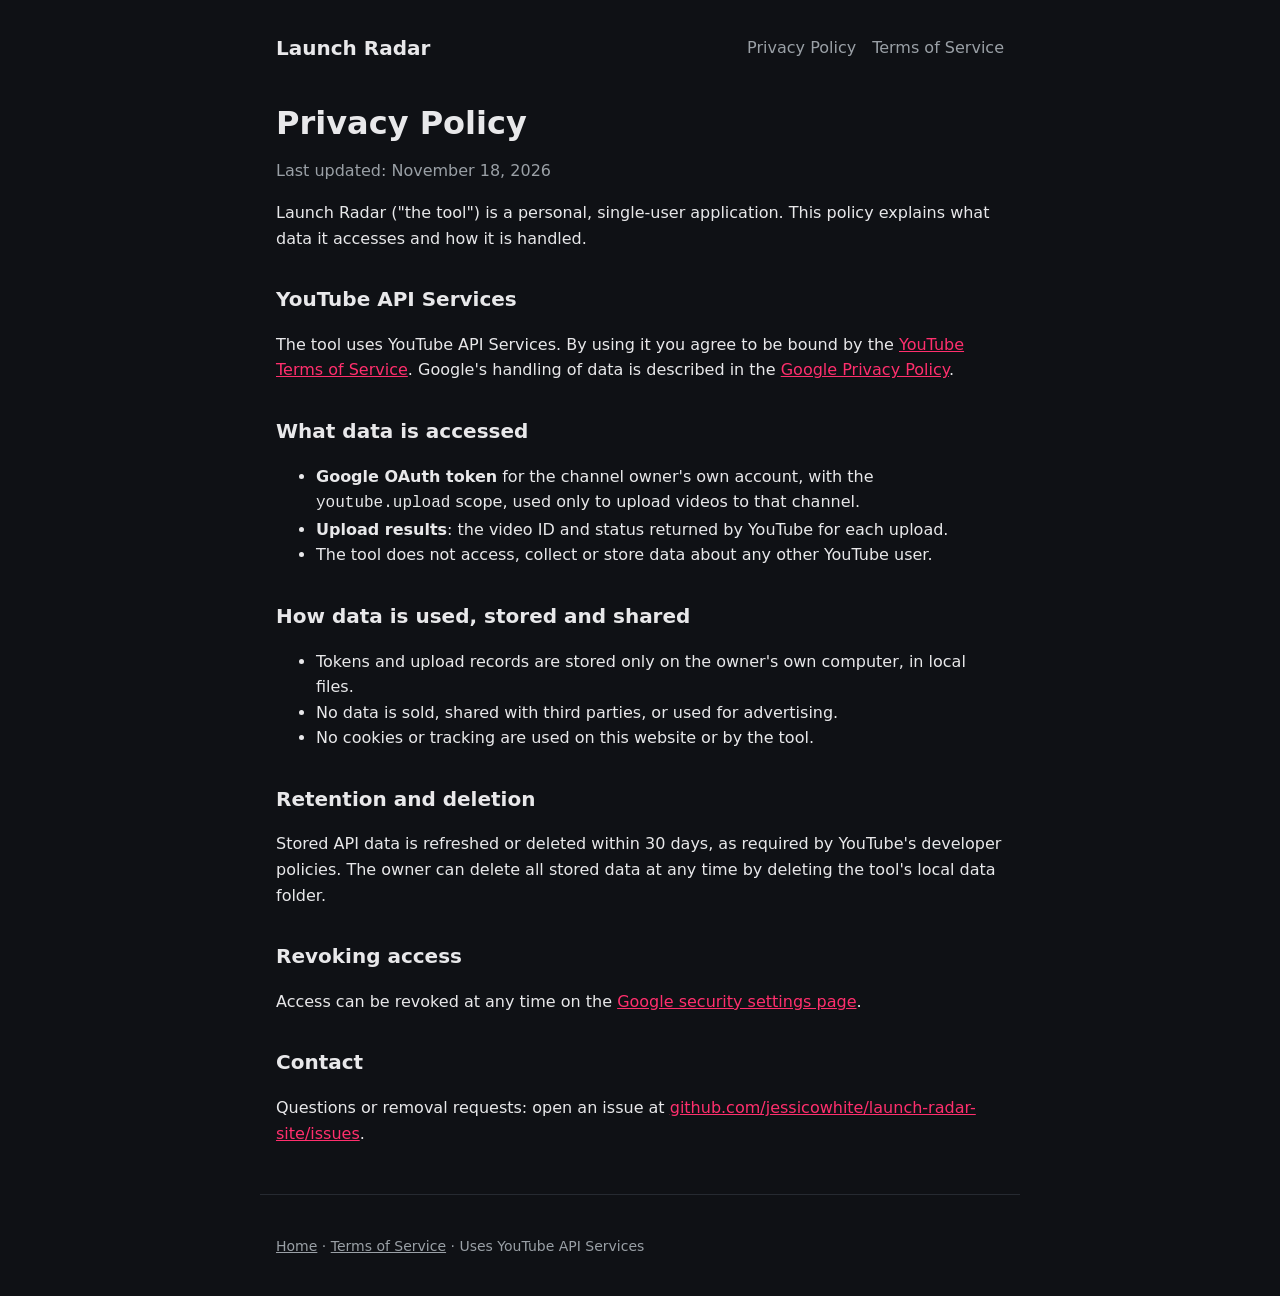
==== privacy.html @ e8370cf9 "Launch Radar public site: home, privacy policy, terms Co-Authored-By: Claude Opus 5.5 <noreply@anthr" ====
<!doctype html>
<html lang="en">
<head>
<meta charset="utf-8"><meta name="viewport" content="width=device-width,initial-scale=1">
<title>Privacy Policy · Launch Radar</title>
<link rel="stylesheet" href="style.css">
</head>
<body>
<header>
  <a class="brand" href="./">Launch Radar</a>
  <nav><a href="privacy.html">Privacy Policy</a><a href="terms.html">Terms of Service</a></nav>
</header>
<main>
  <h1>Privacy Policy</h1>
  <p class="muted">Last updated: November 18, 2026</p>

  <p>Launch Radar ("the tool") is a personal, single-user application. This policy explains what
  data it accesses and how it is handled.</p>

  <h2>YouTube API Services</h2>
  <p>The tool uses YouTube API Services. By using it you agree to be bound by the
  <a href="https://www.youtube.com/t/terms">YouTube Terms of Service</a>. Google's handling of
  data is described in the <a href="https://policies.google.com/privacy">Google Privacy Policy</a>.</p>

  <h2>What data is accessed</h2>
  <ul>
    <li><strong>Google OAuth token</strong> for the channel owner's own account, with the
    <code>youtube.upload</code> scope, used only to upload videos to that channel.</li>
    <li><strong>Upload results</strong>: the video ID and status returned by YouTube for each upload.</li>
    <li>The tool does not access, collect or store data about any other YouTube user.</li>
  </ul>

  <h2>How data is used, stored and shared</h2>
  <ul>
    <li>Tokens and upload records are stored only on the owner's own computer, in local files.</li>
    <li>No data is sold, shared with third parties, or used for advertising.</li>
    <li>No cookies or tracking are used on this website or by the tool.</li>
  </ul>

  <h2>Retention and deletion</h2>
  <p>Stored API data is refreshed or deleted within 30 days, as required by YouTube's developer policies.
  The owner can delete all stored data at any time by deleting the tool's local data folder.</p>

  <h2>Revoking access</h2>
  <p>Access can be revoked at any time on the
  <a href="https://security.google.com/settings/security/permissions">Google security settings page</a>.</p>

  <h2>Contact</h2>
  <p>Questions or removal requests: open an issue at
  <a href="https://github.com/jessicowhite/launch-radar-site/issues">github.com/jessicowhite/launch-radar-site/issues</a>.</p>
</main>
<footer>
  <a href="./">Home</a> · <a href="terms.html">Terms of Service</a> · Uses YouTube API Services
</footer>
</body>
</html>
---- style.css ----
:root { --bg:#0f1115; --fg:#e8e8ea; --muted:#9aa0a6; --accent:#ff2f6d; --card:#181b21; }
* { box-sizing:border-box; }
body { margin:0; background:var(--bg); color:var(--fg); font:16px/1.6 system-ui,-apple-system,Segoe UI,Roboto,sans-serif; }
header, main, footer { max-width:760px; margin:0 auto; padding:0 16px; }
header { padding-top:32px; display:flex; justify-content:space-between; align-items:center; flex-wrap:wrap; gap:8px; }
header a.brand { color:var(--fg); font-weight:800; font-size:20px; text-decoration:none; }
nav a { color:var(--muted); margin-left:16px; text-decoration:none; }
nav a:hover, a { color:var(--accent); }
h1 { font-size:32px; line-height:1.2; margin:40px 0 8px; }
h2 { margin-top:32px; font-size:20px; }
.card { background:var(--card); border-radius:12px; padding:16px 20px; margin:16px 0; }
.muted { color:var(--muted); }
footer { padding:40px 16px; color:var(--muted); font-size:14px; border-top:1px solid #262a31; margin-top:48px; }
footer a { color:var(--muted); }
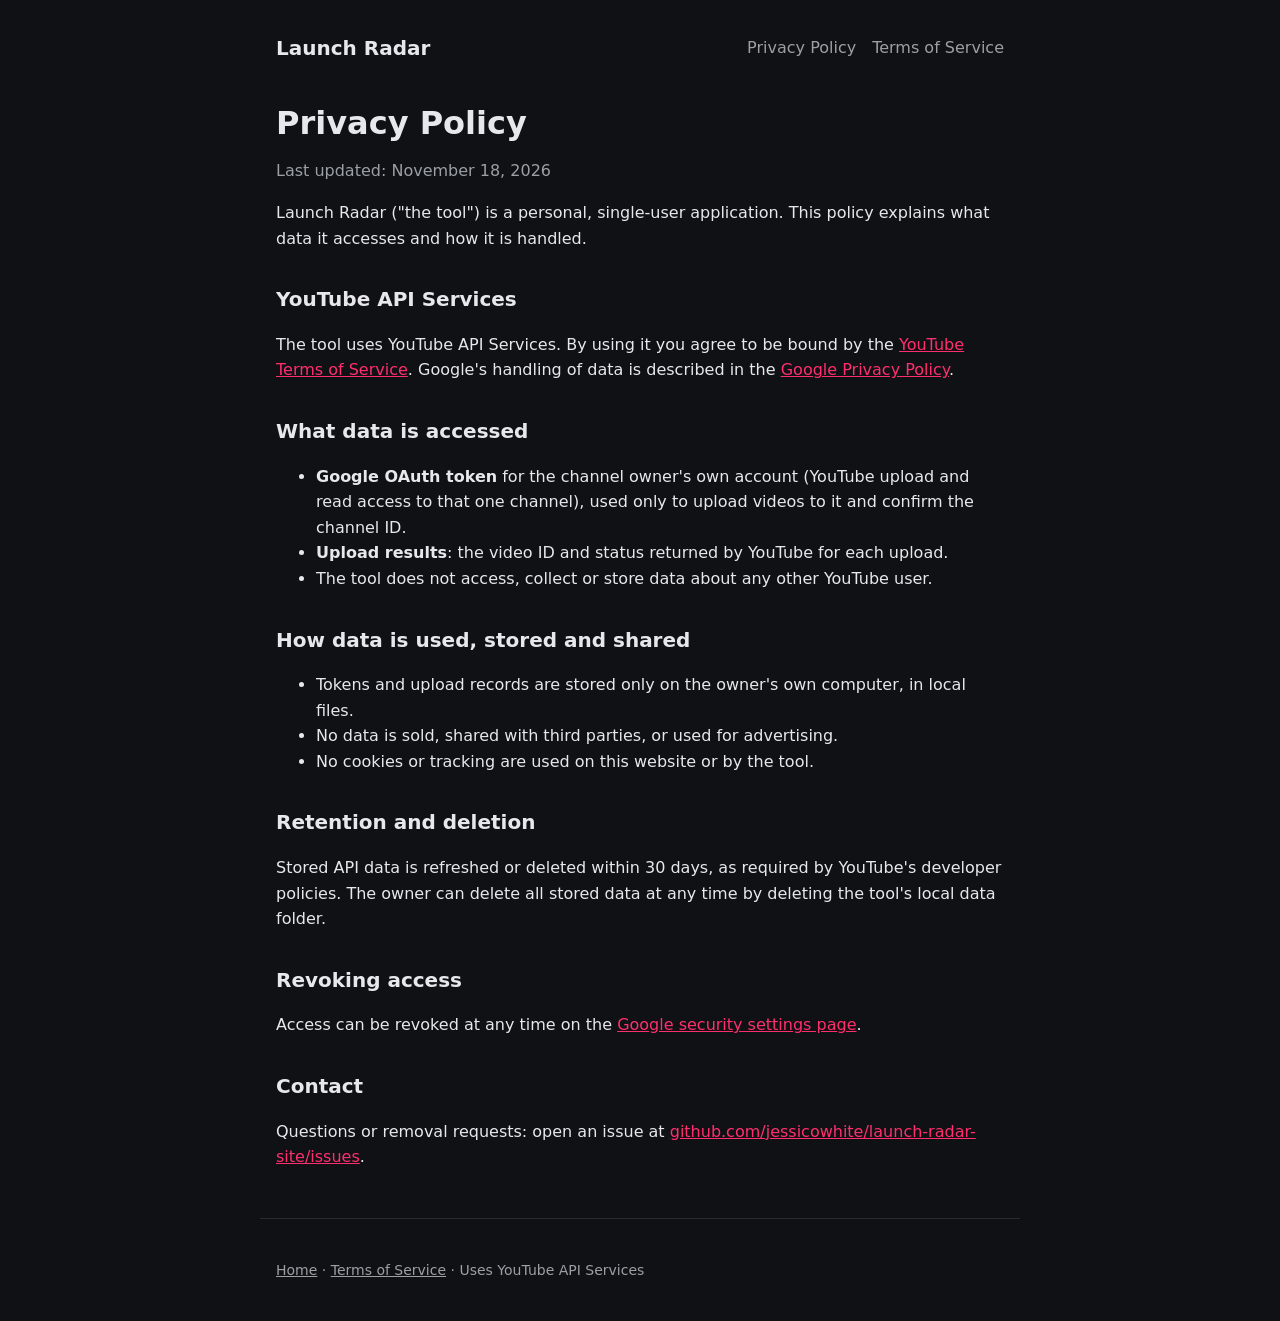
==== commit 0a3268ba: "Describe OAuth scopes accurately Co-Authored-By: Claude Opus 5.5 <noreply@anthropic.com>" ====
--- a/privacy.html
+++ b/privacy.html
@@ -24,8 +24,8 @@
 
   <h2>What data is accessed</h2>
   <ul>
-    <li><strong>Google OAuth token</strong> for the channel owner's own account, with the
-    <code>youtube.upload</code> scope, used only to upload videos to that channel.</li>
+    <li><strong>Google OAuth token</strong> for the channel owner's own account (YouTube upload and
+    read access to that one channel), used only to upload videos to it and confirm the channel ID.</li>
     <li><strong>Upload results</strong>: the video ID and status returned by YouTube for each upload.</li>
     <li>The tool does not access, collect or store data about any other YouTube user.</li>
   </ul>
